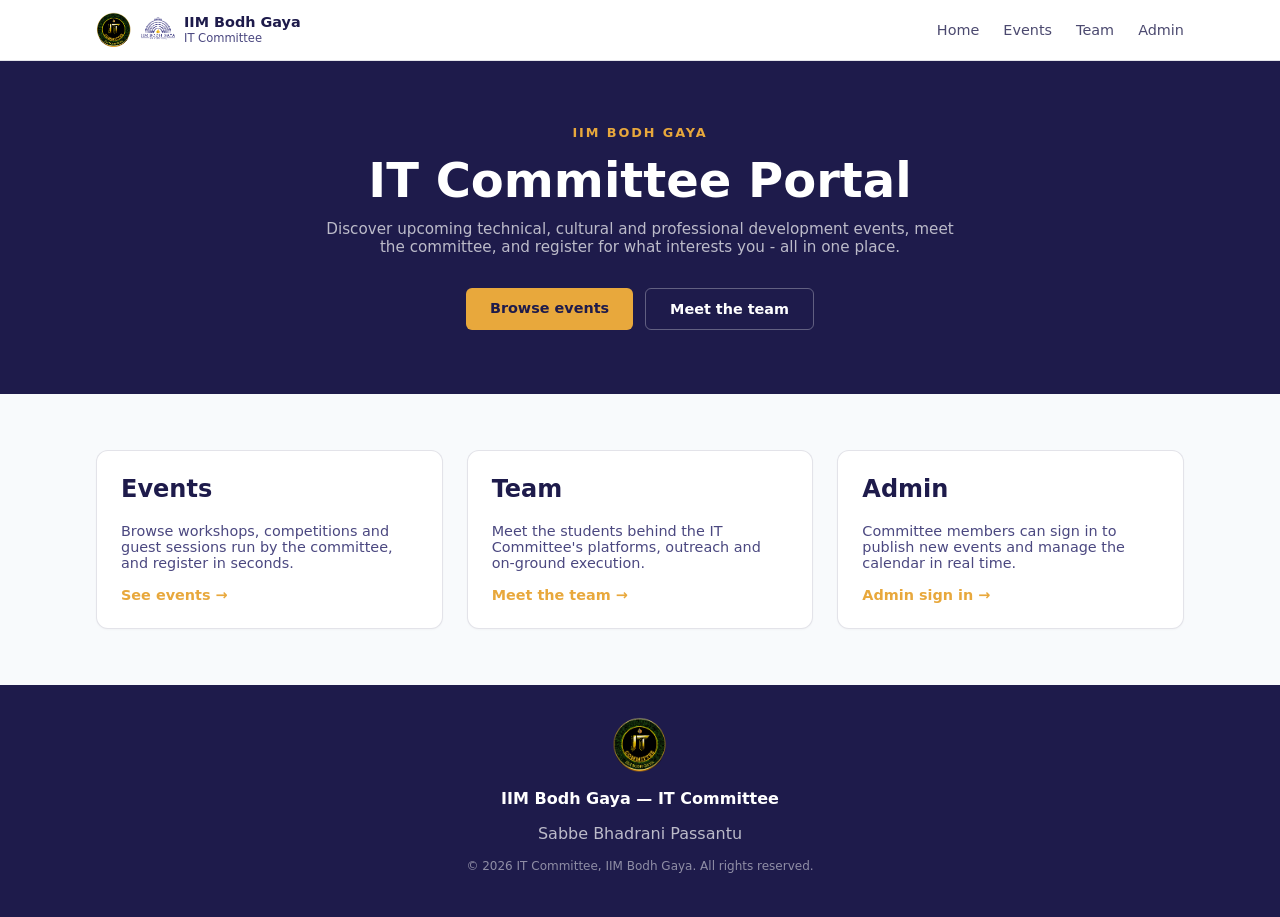
==== index.html @ d82d742b "Initial Commit" ====
<!DOCTYPE html>
<html lang="en">
<head>
  <meta charset="UTF-8" />
  <meta name="viewport" content="width=device-width, initial-scale=1.0" />
  <title>IIM Bodh Gaya | IT Committee</title>
  <meta name="description" content="Official portal of the IT Committee, IIM Bodh Gaya - events, team and registrations." />
  <link rel="icon" href="assets/logo-badge.png" />
  <link rel="stylesheet" href="css/style.css" />
</head>
<body>

  <!-- ── Navbar (same markup repeated on every page - there's no
       templating in plain HTML, so each page just keeps its own copy) ── -->
  <header class="navbar">
    <div class="navbar-inner">
      <a href="index.html" class="brand">
        <img src="assets/logo-badge.png" alt="IT Committee logo" />
        <img src="assets/logo-iimbg.png" alt="IIM Bodh Gaya logo" class="brand-iimbg-logo" />
        <span class="brand-text">IIM Bodh Gaya<small>IT Committee</small></span>
      </a>
      <nav class="nav-links">
        <a href="index.html">Home</a>
        <a href="pages/events.html">Events</a>
        <a href="pages/team.html">Team</a>
        <a href="admin/index.html">Admin</a>
      </nav>
      <button class="nav-toggle" id="navToggle" aria-label="Toggle navigation menu">
        <span></span><span></span><span></span>
      </button>
    </div>
    <nav class="nav-mobile" id="navMobile">
      <a href="index.html">Home</a>
      <a href="pages/events.html">Events</a>
      <a href="pages/team.html">Team</a>
      <a href="admin/index.html">Admin</a>
    </nav>
  </header>

  <main>
    <section class="hero">
      <p class="eyebrow">IIM Bodh Gaya</p>
      <h1>IT Committee Portal</h1>
      <p class="subtitle">
        Discover upcoming technical, cultural and professional development events, meet the
        committee, and register for what interests you - all in one place.
      </p>
      <div class="hero-buttons">
        <a href="pages/events.html" class="btn btn-gold">Browse events</a>
        <a href="pages/team.html" class="btn btn-outline-light">Meet the team</a>
      </div>
    </section>

    <section class="highlights">
      <div class="container highlight-grid">
        <div class="card">
          <h2>Events</h2>
          <p>Browse workshops, competitions and guest sessions run by the committee, and register in seconds.</p>
          <a href="pages/events.html" class="card-link">See events &rarr;</a>
        </div>
        <div class="card">
          <h2>Team</h2>
          <p>Meet the students behind the IT Committee's platforms, outreach and on-ground execution.</p>
          <a href="pages/team.html" class="card-link">Meet the team &rarr;</a>
        </div>
        <div class="card">
          <h2>Admin</h2>
          <p>Committee members can sign in to publish new events and manage the calendar in real time.</p>
          <a href="admin/index.html" class="card-link">Admin sign in &rarr;</a>
        </div>
      </div>
    </section>
  </main>

  <footer class="footer">
    <img src="assets/logo-badge.png" alt="IT Committee logo" />
    <p class="footer-title">IIM Bodh Gaya &mdash; IT Committee</p>
    <p>Sabbe Bhadrani Passantu</p>
    <p class="footer-copyright">&copy; <span id="year"></span> IT Committee, IIM Bodh Gaya. All rights reserved.</p>
  </footer>

  <script>document.getElementById("year").textContent = new Date().getFullYear();</script>
  <script src="js/nav.js"></script>
</body>
</html>
---- css/style.css ----
/* ============================================================
   IIM Bodh Gaya IT Committee Portal — main stylesheet
   All colors/spacing driven by CSS variables so the theme can be
   changed in one place instead of hunting through every rule.
   ============================================================ */

:root {
  --color-navy: #1e1b4b;
  --color-navy-light: #2e2a6b;
  --color-gold: #e8a83c;
  --color-gold-light: #f5c563;
  --color-bg: #f8fafc;
  --color-text: #1e1b4b;
  --color-text-muted: #4b4880;
  --color-border: rgba(30, 27, 75, 0.12);
  --max-width: 1120px;
}

* {
  box-sizing: border-box;
}

body {
  margin: 0;
  font-family: "Segoe UI", system-ui, sans-serif;
  background: var(--color-bg);
  color: var(--color-text);
  display: flex;
  flex-direction: column;
  min-height: 100vh;
}

main {
  flex: 1;
}

a {
  color: inherit;
}

.container {
  max-width: var(--max-width);
  margin: 0 auto;
  padding: 0 1rem;
}

/* ── Navbar ── */

.navbar {
  position: sticky;
  top: 0;
  z-index: 50;
  background: rgba(255, 255, 255, 0.95);
  border-bottom: 1px solid var(--color-border);
}

.navbar-inner {
  max-width: var(--max-width);
  margin: 0 auto;
  padding: 0.75rem 1rem;
  display: flex;
  align-items: center;
  justify-content: space-between;
}

.brand {
  display: flex;
  align-items: center;
  gap: 0.5rem;
  text-decoration: none;
  color: var(--color-navy);
}

.brand img {
  height: 36px;
  width: 36px;
}

.brand .brand-iimbg-logo {
  width: auto;
  display: none;
}

.brand-text {
  font-size: 0.9rem;
  font-weight: 600;
  line-height: 1.2;
}

.brand-text small {
  display: block;
  font-size: 0.72rem;
  font-weight: 400;
  color: var(--color-text-muted);
}

.nav-links {
  display: none;
  gap: 1.5rem;
}

.nav-links a {
  text-decoration: none;
  font-size: 0.9rem;
  font-weight: 500;
  color: rgba(30, 27, 75, 0.8);
}

.nav-links a:hover {
  color: var(--color-gold);
}

.nav-toggle {
  display: flex;
  flex-direction: column;
  justify-content: center;
  gap: 5px;
  width: 36px;
  height: 36px;
  border: 1px solid var(--color-border);
  border-radius: 6px;
  background: none;
  cursor: pointer;
}

.nav-toggle span {
  height: 2px;
  width: 18px;
  margin: 0 auto;
  background: var(--color-navy);
}

.nav-mobile {
  display: none;
  flex-direction: column;
  gap: 0.25rem;
  padding: 0 1rem 1rem;
  border-top: 1px solid var(--color-border);
}

.nav-mobile.open {
  display: flex;
}

.nav-mobile a {
  text-decoration: none;
  padding: 0.5rem;
  border-radius: 6px;
  color: rgba(30, 27, 75, 0.8);
  font-size: 0.9rem;
  font-weight: 500;
}

.nav-mobile a:hover {
  background: rgba(30, 27, 75, 0.05);
}

@media (min-width: 768px) {
  .nav-links {
    display: flex;
  }
  .nav-toggle {
    display: none;
  }
  .nav-mobile {
    display: none !important;
  }
  .brand .brand-iimbg-logo {
    display: block;
  }
}

/* ── Footer ── */

.footer {
  background: var(--color-navy);
  color: rgba(255, 255, 255, 0.7);
  text-align: center;
  padding: 2rem 1rem;
}

.footer img {
  height: 56px;
  width: 56px;
}

.footer p.footer-title {
  color: #fff;
  font-weight: 600;
  margin: 0.75rem 0 0.25rem;
}

.footer p.footer-copyright {
  font-size: 0.75rem;
  color: rgba(255, 255, 255, 0.5);
  margin-top: 1rem;
}

/* ── Hero (home page) ── */

.hero {
  background: var(--color-navy);
  text-align: center;
  padding: 4rem 1rem;
  color: #fff;
}

.hero p.eyebrow {
  text-transform: uppercase;
  letter-spacing: 0.15em;
  font-size: 0.8rem;
  font-weight: 600;
  color: var(--color-gold);
  margin: 0;
}

.hero h1 {
  font-size: 2rem;
  margin: 0.75rem 0;
}

.hero p.subtitle {
  max-width: 640px;
  margin: 0 auto;
  color: rgba(255, 255, 255, 0.7);
  font-size: 0.95rem;
}

.hero-buttons {
  margin-top: 2rem;
  display: flex;
  flex-direction: column;
  gap: 0.75rem;
  justify-content: center;
}

@media (min-width: 640px) {
  .hero h1 {
    font-size: 3rem;
  }
  .hero-buttons {
    flex-direction: row;
  }
}

.btn {
  display: inline-block;
  border-radius: 6px;
  padding: 0.75rem 1.5rem;
  font-size: 0.9rem;
  font-weight: 600;
  text-decoration: none;
  border: none;
  cursor: pointer;
}

.btn-gold {
  background: var(--color-gold);
  color: var(--color-navy);
}

.btn-gold:hover {
  background: var(--color-gold-light);
}

.btn-outline-light {
  background: transparent;
  color: #fff;
  border: 1px solid rgba(255, 255, 255, 0.3);
}

.btn-outline-light:hover {
  background: rgba(255, 255, 255, 0.1);
}

.btn-navy {
  background: var(--color-navy);
  color: #fff;
}

.btn-navy:hover {
  background: var(--color-navy-light);
}

.btn-secondary {
  background: none;
  border: 1px solid var(--color-border);
  color: var(--color-navy);
}

.btn-secondary:hover {
  background: rgba(30, 27, 75, 0.05);
}

.btn:disabled {
  opacity: 0.6;
  cursor: not-allowed;
}

/* ── Highlight cards on home page ── */

.highlights {
  padding: 3.5rem 1rem;
}

.highlight-grid {
  display: grid;
  gap: 1.5rem;
  grid-template-columns: 1fr;
}

@media (min-width: 640px) {
  .highlight-grid {
    grid-template-columns: repeat(3, 1fr);
  }
}

.card {
  background: #fff;
  border: 1px solid var(--color-border);
  border-radius: 12px;
  padding: 1.5rem;
  box-shadow: 0 1px 2px rgba(0, 0, 0, 0.03);
}

.card h2,
.card h3 {
  margin-top: 0;
  color: var(--color-navy);
}

.card p {
  color: var(--color-text-muted);
  font-size: 0.9rem;
}

.card a.card-link {
  font-size: 0.9rem;
  font-weight: 600;
  color: var(--color-gold);
  text-decoration: none;
}

/* ── Page header (events/team) ── */

.page-header {
  padding: 2.5rem 1rem 0;
}

.page-header h1 {
  color: var(--color-navy);
  margin-bottom: 0.25rem;
}

.page-header p {
  color: var(--color-text-muted);
  font-size: 0.9rem;
}

/* ── Filter bar ── */

.filter-bar {
  padding: 1.5rem 1rem 0;
  display: flex;
  flex-direction: column;
  gap: 0.75rem;
}

@media (min-width: 640px) {
  .filter-bar {
    flex-direction: row;
  }
}

.filter-bar input,
.filter-bar select {
  padding: 0.5rem 0.75rem;
  border: 1px solid var(--color-border);
  border-radius: 6px;
  font-size: 0.9rem;
}

.filter-bar input {
  flex: 1;
}

/* ── Event / team grids ── */

.grid {
  padding: 2rem 1rem;
  display: grid;
  gap: 1.25rem;
  grid-template-columns: 1fr;
}

@media (min-width: 640px) {
  .grid {
    grid-template-columns: repeat(2, 1fr);
  }
}

@media (min-width: 1024px) {
  .grid.grid-events {
    grid-template-columns: repeat(3, 1fr);
  }
  .grid.grid-team {
    grid-template-columns: repeat(4, 1fr);
  }
}

.event-card {
  background: #fff;
  border: 1px solid var(--color-border);
  border-radius: 12px;
  padding: 1.25rem;
  display: flex;
  flex-direction: column;
}

.event-card-top {
  display: flex;
  align-items: flex-start;
  justify-content: space-between;
  gap: 0.5rem;
}

.event-card h3 {
  margin: 0;
  color: var(--color-navy);
  font-size: 1.1rem;
}

.badge {
  flex-shrink: 0;
  border-radius: 999px;
  padding: 0.25rem 0.6rem;
  font-size: 0.7rem;
  font-weight: 600;
  background: rgba(30, 27, 75, 0.08);
  color: var(--color-navy);
}

.event-card p.description {
  flex: 1;
  color: var(--color-text-muted);
  font-size: 0.85rem;
}

.event-meta {
  font-size: 0.85rem;
  color: var(--color-text-muted);
  margin: 0.75rem 0;
}

.event-meta div {
  display: flex;
  gap: 0.4rem;
}

.event-meta strong {
  color: var(--color-navy);
}

.empty-state {
  border: 1px dashed var(--color-border);
  border-radius: 10px;
  padding: 1.5rem;
  text-align: center;
  color: var(--color-text-muted);
  font-size: 0.9rem;
}

.notice {
  border-radius: 8px;
  padding: 1rem;
  font-size: 0.85rem;
}

.notice-warning {
  background: #fffbeb;
  border: 1px solid #fde68a;
  color: #92400e;
}

.notice-success {
  background: #ecfdf5;
  border: 1px solid #a7f3d0;
  color: #065f46;
}

.notice-error {
  background: #fef2f2;
  border: 1px solid #fecaca;
  color: #b91c1c;
  font-size: 0.8rem;
}

/* ── Team cards ── */

.team-card {
  background: #fff;
  border: 1px solid var(--color-border);
  border-radius: 12px;
  padding: 1.5rem;
  text-align: center;
}

.avatar {
  width: 72px;
  height: 72px;
  border-radius: 50%;
  margin: 0 auto;
  display: flex;
  align-items: center;
  justify-content: center;
  color: #fff;
  font-weight: 600;
  font-size: 1.1rem;
}

.team-card h3 {
  margin: 0.75rem 0 0.1rem;
  color: var(--color-navy);
}

.team-card .role {
  color: var(--color-gold);
  font-weight: 600;
  font-size: 0.85rem;
  margin: 0;
}

.team-card .bio {
  margin-top: 0.5rem;
  color: var(--color-text-muted);
  font-size: 0.85rem;
}

/* ── Forms ── */

.field {
  margin-bottom: 0.85rem;
  text-align: left;
}

.field label {
  display: block;
  font-size: 0.85rem;
  font-weight: 600;
  color: var(--color-navy);
  margin-bottom: 0.25rem;
}

.field input,
.field select,
.field textarea {
  width: 100%;
  padding: 0.55rem 0.7rem;
  border: 1px solid var(--color-border);
  border-radius: 6px;
  font-size: 0.9rem;
  font-family: inherit;
}

.field .error {
  color: #dc2626;
  font-size: 0.75rem;
  margin-top: 0.25rem;
}

.field-row {
  display: grid;
  grid-template-columns: 1fr 1fr;
  gap: 0.75rem;
}

/* ── Modal (registration + admin event form) ── */

.modal-backdrop {
  position: fixed;
  inset: 0;
  background: rgba(30, 27, 75, 0.5);
  display: flex;
  align-items: center;
  justify-content: center;
  padding: 1rem;
  z-index: 100;
  overflow-y: auto;
}

.modal-backdrop.hidden {
  display: none;
}

.modal {
  background: #fff;
  border-radius: 12px;
  padding: 1.5rem;
  width: 100%;
  max-width: 440px;
}

.modal-top {
  display: flex;
  align-items: flex-start;
  justify-content: space-between;
  margin-bottom: 0.5rem;
}

.modal-top h2 {
  margin: 0;
  font-size: 1.1rem;
  color: var(--color-navy);
}

.modal-close {
  border: none;
  background: none;
  cursor: pointer;
  font-size: 1rem;
  color: var(--color-text-muted);
}

/* ── Admin ── */

.admin-topbar {
  background: var(--color-navy);
  color: #fff;
  padding: 1rem;
  display: flex;
  flex-wrap: wrap;
  gap: 0.75rem;
  align-items: center;
  justify-content: space-between;
}

.admin-topbar .who {
  font-size: 0.8rem;
  color: rgba(255, 255, 255, 0.7);
}

.admin-actions {
  display: flex;
  gap: 0.5rem;
}

.admin-table-wrap {
  overflow-x: auto;
  margin: 1.5rem 1rem;
  border: 1px solid var(--color-border);
  border-radius: 10px;
}

table.admin-table {
  width: 100%;
  border-collapse: collapse;
  font-size: 0.85rem;
}

table.admin-table th {
  text-align: left;
  background: rgba(30, 27, 75, 0.05);
  text-transform: uppercase;
  font-size: 0.7rem;
  letter-spacing: 0.04em;
  color: var(--color-text-muted);
  padding: 0.75rem 1rem;
}

table.admin-table td {
  padding: 0.75rem 1rem;
  border-top: 1px solid var(--color-border);
}

table.admin-table .row-actions {
  display: flex;
  gap: 0.5rem;
  justify-content: flex-end;
}

.btn-small {
  font-size: 0.75rem;
  padding: 0.35rem 0.65rem;
  border-radius: 6px;
  cursor: pointer;
}

.btn-edit {
  border: 1px solid var(--color-border);
  background: #fff;
  color: var(--color-navy);
}

.btn-delete {
  border: 1px solid #fecaca;
  background: #fff;
  color: #b91c1c;
}

.login-wrap {
  max-width: 400px;
  margin: 0 auto;
  padding: 4rem 1rem;
}

.login-wrap h1 {
  color: var(--color-navy);
}

.login-wrap p {
  color: var(--color-text-muted);
  font-size: 0.9rem;
}

.center-note {
  text-align: center;
  color: var(--color-text-muted);
  font-size: 0.9rem;
  padding: 2rem 1rem;
}
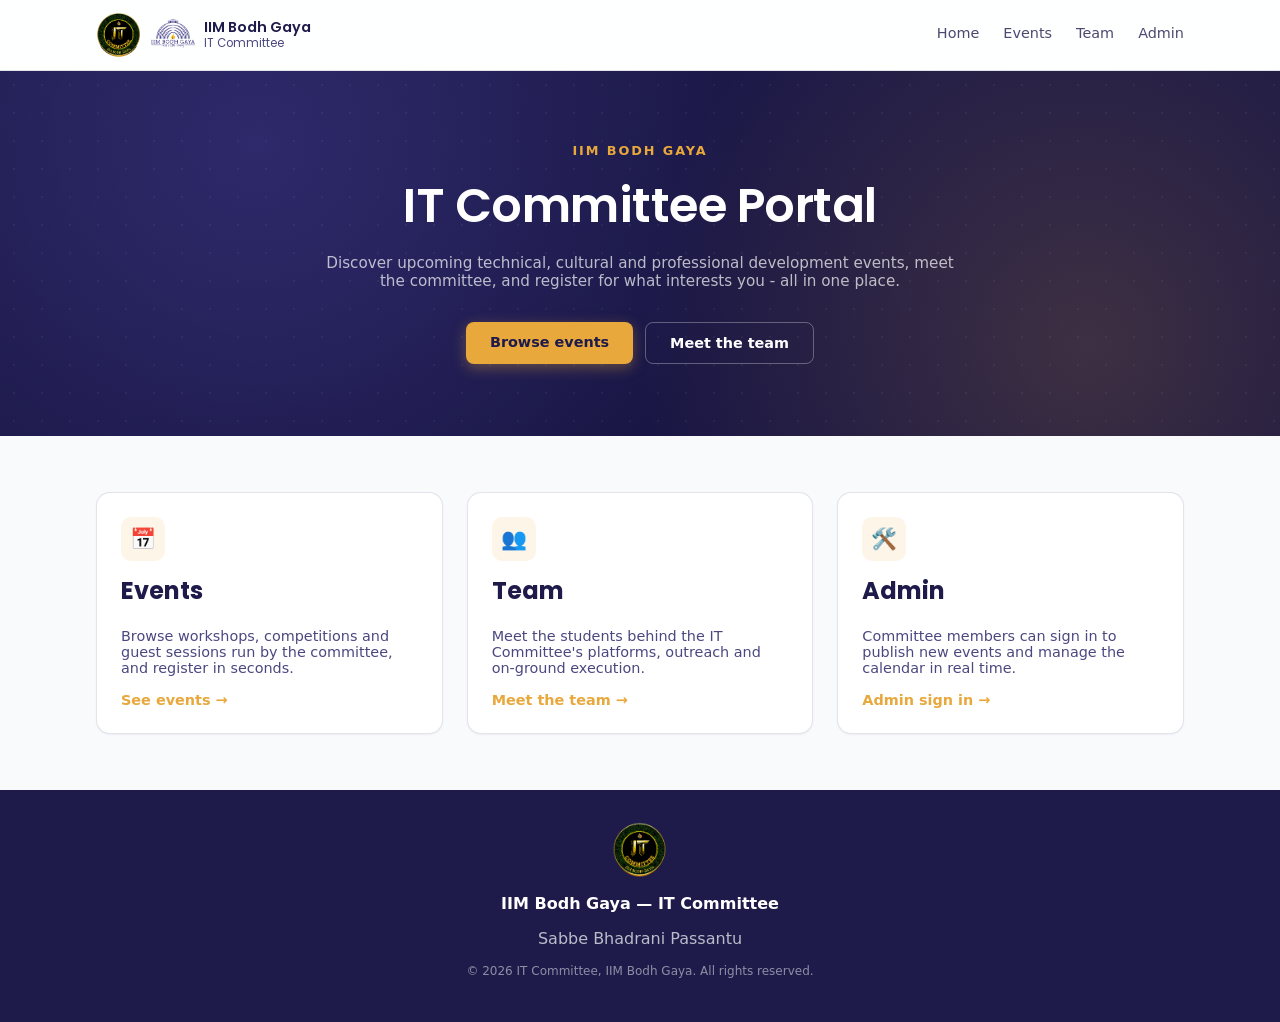
==== commit 713a6eb6: "Final Formatting" ====
--- a/index.html
+++ b/index.html
@@ -6,6 +6,9 @@
   <title>IIM Bodh Gaya | IT Committee</title>
   <meta name="description" content="Official portal of the IT Committee, IIM Bodh Gaya - events, team and registrations." />
   <link rel="icon" href="assets/logo-badge.png" />
+  <link rel="preconnect" href="https://fonts.googleapis.com" />
+  <link rel="preconnect" href="https://fonts.gstatic.com" crossorigin />
+  <link href="https://fonts.googleapis.com/css2?family=Poppins:wght@500;600;700&display=swap" rel="stylesheet" />
   <link rel="stylesheet" href="css/style.css" />
 </head>
 <body>
@@ -54,16 +57,19 @@
     <section class="highlights">
       <div class="container highlight-grid">
         <div class="card">
+          <span class="card-icon" aria-hidden="true">📅</span>
           <h2>Events</h2>
           <p>Browse workshops, competitions and guest sessions run by the committee, and register in seconds.</p>
           <a href="pages/events.html" class="card-link">See events &rarr;</a>
         </div>
         <div class="card">
+          <span class="card-icon" aria-hidden="true">👥</span>
           <h2>Team</h2>
           <p>Meet the students behind the IT Committee's platforms, outreach and on-ground execution.</p>
           <a href="pages/team.html" class="card-link">Meet the team &rarr;</a>
         </div>
         <div class="card">
+          <span class="card-icon" aria-hidden="true">🛠️</span>
           <h2>Admin</h2>
           <p>Committee members can sign in to publish new events and manage the calendar in real time.</p>
           <a href="admin/index.html" class="card-link">Admin sign in &rarr;</a>
--- a/css/style.css
+++ b/css/style.css
@@ -14,6 +14,10 @@
   --color-text-muted: #4b4880;
   --color-border: rgba(30, 27, 75, 0.12);
   --max-width: 1120px;
+  --shadow-sm: 0 1px 2px rgba(30, 27, 75, 0.05);
+  --shadow-md: 0 8px 24px rgba(30, 27, 75, 0.08);
+  --shadow-lg: 0 16px 40px rgba(30, 27, 75, 0.14);
+  --font-heading: "Poppins", "Segoe UI", system-ui, sans-serif;
 }
 
 * {
@@ -38,6 +42,28 @@
   color: inherit;
 }
 
+h1, h2, h3 {
+  font-family: var(--font-heading);
+}
+
+::selection {
+  background: var(--color-gold);
+  color: var(--color-navy);
+}
+
+a, button {
+  transition: all 0.15s ease;
+}
+
+input:focus-visible,
+select:focus-visible,
+textarea:focus-visible,
+button:focus-visible,
+a:focus-visible {
+  outline: 2px solid var(--color-gold);
+  outline-offset: 2px;
+}
+
 .container {
   max-width: var(--max-width);
   margin: 0 auto;
@@ -50,7 +76,9 @@
   position: sticky;
   top: 0;
   z-index: 50;
-  background: rgba(255, 255, 255, 0.95);
+  background: rgba(255, 255, 255, 0.85);
+  backdrop-filter: blur(10px);
+  -webkit-backdrop-filter: blur(10px);
   border-bottom: 1px solid var(--color-border);
 }
 
@@ -72,8 +100,8 @@
 }
 
 .brand img {
-  height: 36px;
-  width: 36px;
+  height: 46px;
+  width: 46px;
 }
 
 .brand .brand-iimbg-logo {
@@ -82,6 +110,7 @@
 }
 
 .brand-text {
+  font-family: var(--font-heading);
   font-size: 0.9rem;
   font-weight: 600;
   line-height: 1.2;
@@ -100,14 +129,31 @@
 }
 
 .nav-links a {
+  position: relative;
   text-decoration: none;
   font-size: 0.9rem;
   font-weight: 500;
   color: rgba(30, 27, 75, 0.8);
+  padding-bottom: 4px;
+}
+
+.nav-links a::after {
+  content: "";
+  position: absolute;
+  left: 0;
+  bottom: 0;
+  width: 0;
+  height: 2px;
+  background: var(--color-gold);
+  transition: width 0.2s ease;
 }
 
 .nav-links a:hover {
-  color: var(--color-gold);
+  color: var(--color-navy);
+}
+
+.nav-links a:hover::after {
+  width: 100%;
 }
 
 .nav-toggle {
@@ -123,6 +169,10 @@
   cursor: pointer;
 }
 
+.nav-toggle:hover {
+  background: rgba(30, 27, 75, 0.05);
+}
+
 .nav-toggle span {
   height: 2px;
   width: 18px;
@@ -199,10 +249,31 @@
 /* ── Hero (home page) ── */
 
 .hero {
-  background: var(--color-navy);
+  position: relative;
+  background: radial-gradient(circle at 20% 20%, #2e2a6b 0%, transparent 45%),
+    radial-gradient(circle at 85% 75%, rgba(232, 168, 60, 0.18) 0%, transparent 40%),
+    linear-gradient(160deg, var(--color-navy) 0%, #171442 100%);
   text-align: center;
-  padding: 4rem 1rem;
+  padding: 4.5rem 1rem;
   color: #fff;
+  overflow: hidden;
+}
+
+/* Faint dot-grid overlay for texture - very low opacity so it reads as
+   depth, not a distracting pattern. Sits behind the text via z-index. */
+.hero::before {
+  content: "";
+  position: absolute;
+  inset: 0;
+  background-image: radial-gradient(rgba(255, 255, 255, 0.12) 1px, transparent 1px);
+  background-size: 28px 28px;
+  opacity: 0.4;
+  pointer-events: none;
+}
+
+.hero > * {
+  position: relative;
+  z-index: 1;
 }
 
 .hero p.eyebrow {
@@ -215,8 +286,11 @@
 }
 
 .hero h1 {
+  font-family: var(--font-heading);
+  font-weight: 600;
   font-size: 2rem;
   margin: 0.75rem 0;
+  letter-spacing: -0.01em;
 }
 
 .hero p.subtitle {
@@ -245,22 +319,29 @@
 
 .btn {
   display: inline-block;
-  border-radius: 6px;
+  border-radius: 8px;
   padding: 0.75rem 1.5rem;
   font-size: 0.9rem;
   font-weight: 600;
   text-decoration: none;
   border: none;
   cursor: pointer;
+  transition: transform 250ms ease, box-shadow 250ms ease, background 250ms ease;
+}
+
+.btn:not(:disabled):hover {
+  transform: translateY(-2px);
 }
 
 .btn-gold {
   background: var(--color-gold);
   color: var(--color-navy);
+  box-shadow: 0 4px 14px rgba(232, 168, 60, 0.35);
 }
 
 .btn-gold:hover {
   background: var(--color-gold-light);
+  box-shadow: 0 6px 18px rgba(232, 168, 60, 0.45);
 }
 
 .btn-outline-light {
@@ -276,10 +357,12 @@
 .btn-navy {
   background: var(--color-navy);
   color: #fff;
+  box-shadow: 0 4px 14px rgba(30, 27, 75, 0.25);
 }
 
 .btn-navy:hover {
   background: var(--color-navy-light);
+  box-shadow: 0 6px 18px rgba(30, 27, 75, 0.32);
 }
 
 .btn-secondary {
@@ -295,6 +378,10 @@
 .btn:disabled {
   opacity: 0.6;
   cursor: not-allowed;
+}
+
+.btn:disabled:hover {
+  transform: none;
 }
 
 /* ── Highlight cards on home page ── */
@@ -318,9 +405,28 @@
 .card {
   background: #fff;
   border: 1px solid var(--color-border);
-  border-radius: 12px;
+  border-radius: 14px;
   padding: 1.5rem;
-  box-shadow: 0 1px 2px rgba(0, 0, 0, 0.03);
+  box-shadow: var(--shadow-sm);
+  transition: transform 0.2s ease, box-shadow 0.2s ease, border-color 0.2s ease;
+}
+
+.card:hover {
+  transform: translateY(-3px);
+  box-shadow: var(--shadow-md);
+  border-color: rgba(232, 168, 60, 0.4);
+}
+
+.card-icon {
+  display: flex;
+  align-items: center;
+  justify-content: center;
+  width: 44px;
+  height: 44px;
+  border-radius: 10px;
+  background: rgba(232, 168, 60, 0.12);
+  font-size: 1.3rem;
+  margin-bottom: 0.75rem;
 }
 
 .card h2,
@@ -374,14 +480,39 @@
 
 .filter-bar input,
 .filter-bar select {
-  padding: 0.5rem 0.75rem;
+  padding: 0.6rem 0.9rem;
   border: 1px solid var(--color-border);
-  border-radius: 6px;
-  font-size: 0.9rem;
-}
-
-.filter-bar input {
+  border-radius: 8px;
+  font-size: 0.9rem;
+  background: #fff;
+  transition: border-color 0.15s ease, box-shadow 0.15s ease;
+}
+
+.filter-bar input:focus,
+.filter-bar select:focus {
+  outline: none;
+  border-color: var(--color-gold);
+  box-shadow: 0 0 0 3px rgba(232, 168, 60, 0.15);
+}
+
+.search-wrap {
+  position: relative;
   flex: 1;
+}
+
+.search-wrap input {
+  width: 100%;
+  padding-left: 2.25rem;
+}
+
+.search-icon {
+  position: absolute;
+  left: 0.8rem;
+  top: 50%;
+  transform: translateY(-50%);
+  font-size: 0.9rem;
+  pointer-events: none;
+  opacity: 0.6;
 }
 
 /* ── Event / team grids ── */
@@ -402,6 +533,7 @@
 @media (min-width: 1024px) {
   .grid.grid-events {
     grid-template-columns: repeat(3, 1fr);
+    row-gap: 1.875rem;
   }
   .grid.grid-team {
     grid-template-columns: repeat(4, 1fr);
@@ -411,10 +543,17 @@
 .event-card {
   background: #fff;
   border: 1px solid var(--color-border);
-  border-radius: 12px;
+  border-radius: 14px;
   padding: 1.25rem;
   display: flex;
   flex-direction: column;
+  box-shadow: var(--shadow-sm);
+  transition: transform 0.2s ease, box-shadow 0.2s ease;
+}
+
+.event-card:hover {
+  transform: translateY(-3px);
+  box-shadow: var(--shadow-md);
 }
 
 .event-card-top {
@@ -433,9 +572,11 @@
 .badge {
   flex-shrink: 0;
   border-radius: 999px;
-  padding: 0.25rem 0.6rem;
-  font-size: 0.7rem;
-  font-weight: 600;
+  padding: 0.3rem 0.7rem;
+  font-size: 0.68rem;
+  font-weight: 700;
+  text-transform: uppercase;
+  letter-spacing: 0.03em;
   background: rgba(30, 27, 75, 0.08);
   color: var(--color-navy);
 }
@@ -454,11 +595,17 @@
 
 .event-meta div {
   display: flex;
+  align-items: center;
   gap: 0.4rem;
 }
 
-.event-meta strong {
-  color: var(--color-navy);
+.event-meta div + div {
+  margin-top: 0.3rem;
+}
+
+.meta-icon {
+  font-size: 0.9rem;
+  line-height: 1;
 }
 
 .empty-state {
@@ -500,9 +647,16 @@
 .team-card {
   background: #fff;
   border: 1px solid var(--color-border);
-  border-radius: 12px;
+  border-radius: 14px;
   padding: 1.5rem;
   text-align: center;
+  box-shadow: var(--shadow-sm);
+  transition: transform 0.2s ease, box-shadow 0.2s ease;
+}
+
+.team-card:hover {
+  transform: translateY(-3px);
+  box-shadow: var(--shadow-md);
 }
 
 .avatar {
@@ -515,7 +669,9 @@
   justify-content: center;
   color: #fff;
   font-weight: 600;
+  font-family: var(--font-heading);
   font-size: 1.1rem;
+  box-shadow: 0 0 0 4px #fff, 0 0 0 5px var(--color-border);
 }
 
 .team-card h3 {
@@ -555,11 +711,20 @@
 .field select,
 .field textarea {
   width: 100%;
-  padding: 0.55rem 0.7rem;
+  padding: 0.6rem 0.75rem;
   border: 1px solid var(--color-border);
-  border-radius: 6px;
+  border-radius: 8px;
   font-size: 0.9rem;
   font-family: inherit;
+  transition: border-color 0.15s ease, box-shadow 0.15s ease;
+}
+
+.field input:focus,
+.field select:focus,
+.field textarea:focus {
+  outline: none;
+  border-color: var(--color-gold);
+  box-shadow: 0 0 0 3px rgba(232, 168, 60, 0.15);
 }
 
 .field .error {
@@ -594,10 +759,11 @@
 
 .modal {
   background: #fff;
-  border-radius: 12px;
+  border-radius: 16px;
   padding: 1.5rem;
   width: 100%;
   max-width: 440px;
+  box-shadow: var(--shadow-lg);
 }
 
 .modal-top {
@@ -619,6 +785,14 @@
   cursor: pointer;
   font-size: 1rem;
   color: var(--color-text-muted);
+  border-radius: 6px;
+  width: 28px;
+  height: 28px;
+}
+
+.modal-close:hover {
+  background: rgba(30, 27, 75, 0.08);
+  color: var(--color-navy);
 }
 
 /* ── Admin ── */
@@ -648,7 +822,8 @@
   overflow-x: auto;
   margin: 1.5rem 1rem;
   border: 1px solid var(--color-border);
-  border-radius: 10px;
+  border-radius: 12px;
+  box-shadow: var(--shadow-sm);
 }
 
 table.admin-table {
@@ -672,6 +847,18 @@
   border-top: 1px solid var(--color-border);
 }
 
+table.admin-table tbody tr {
+  transition: background 0.15s ease;
+}
+
+table.admin-table tbody tr:nth-child(even) {
+  background: #fafafa;
+}
+
+table.admin-table tbody tr:hover {
+  background: rgba(30, 27, 75, 0.05);
+}
+
 table.admin-table .row-actions {
   display: flex;
   gap: 0.5rem;
@@ -683,12 +870,17 @@
   padding: 0.35rem 0.65rem;
   border-radius: 6px;
   cursor: pointer;
+  transition: background 0.15s ease, box-shadow 0.15s ease;
 }
 
 .btn-edit {
   border: 1px solid var(--color-border);
   background: #fff;
   color: var(--color-navy);
+}
+
+.btn-edit:hover {
+  background: rgba(30, 27, 75, 0.06);
 }
 
 .btn-delete {
@@ -697,6 +889,10 @@
   color: #b91c1c;
 }
 
+.btn-delete:hover {
+  background: #fef2f2;
+}
+
 .login-wrap {
   max-width: 400px;
   margin: 0 auto;
